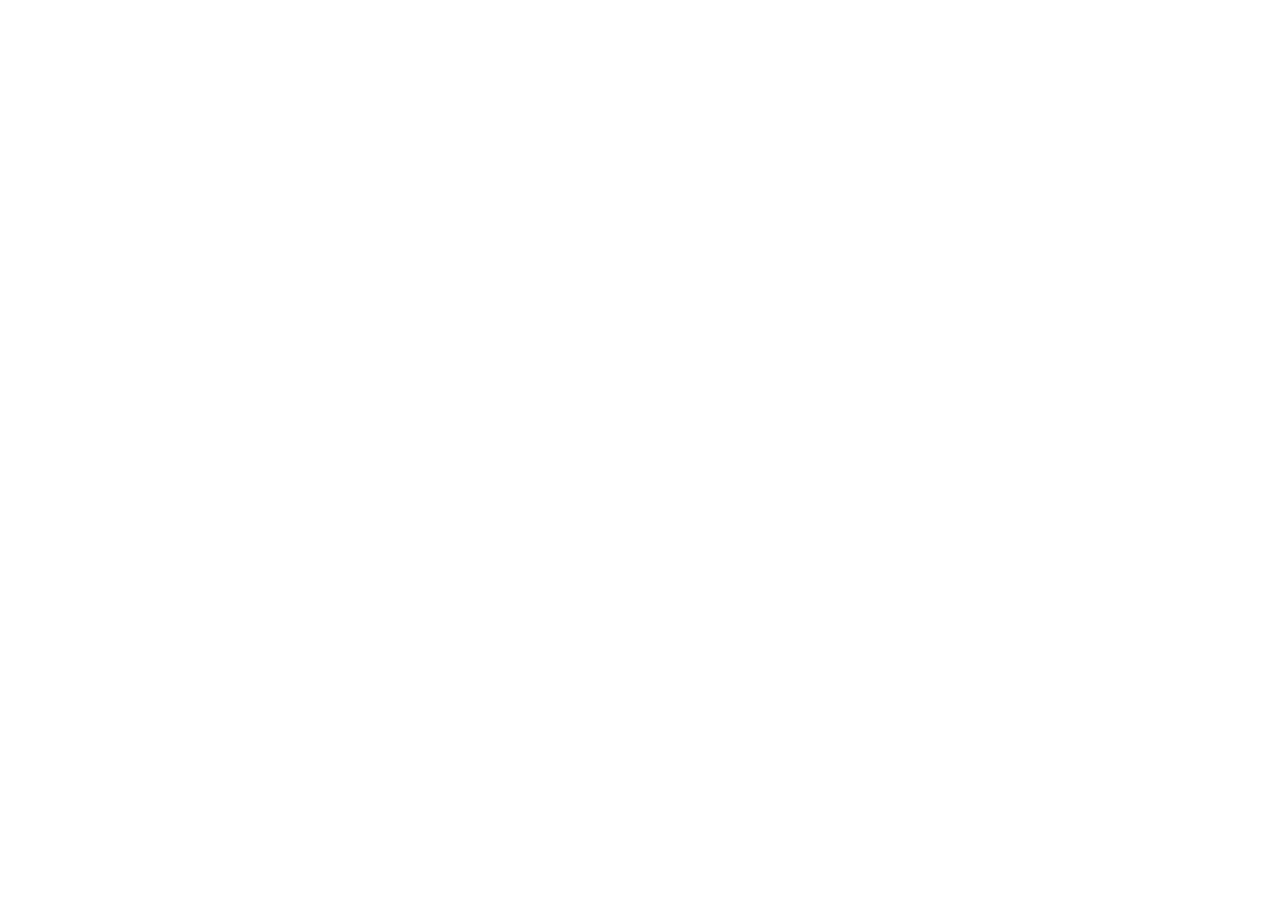
==== index.html @ 2124db67 "Initial setup files" ====
<!DOCTYPE html>
<html lang="en">
<head>
    <meta charset="UTF-8">
    <meta name="viewport" content="width=device-width, initial-scale=1.0">
    <title>Travel Planner</title>
</head>
<body>
    
</body>
</html>
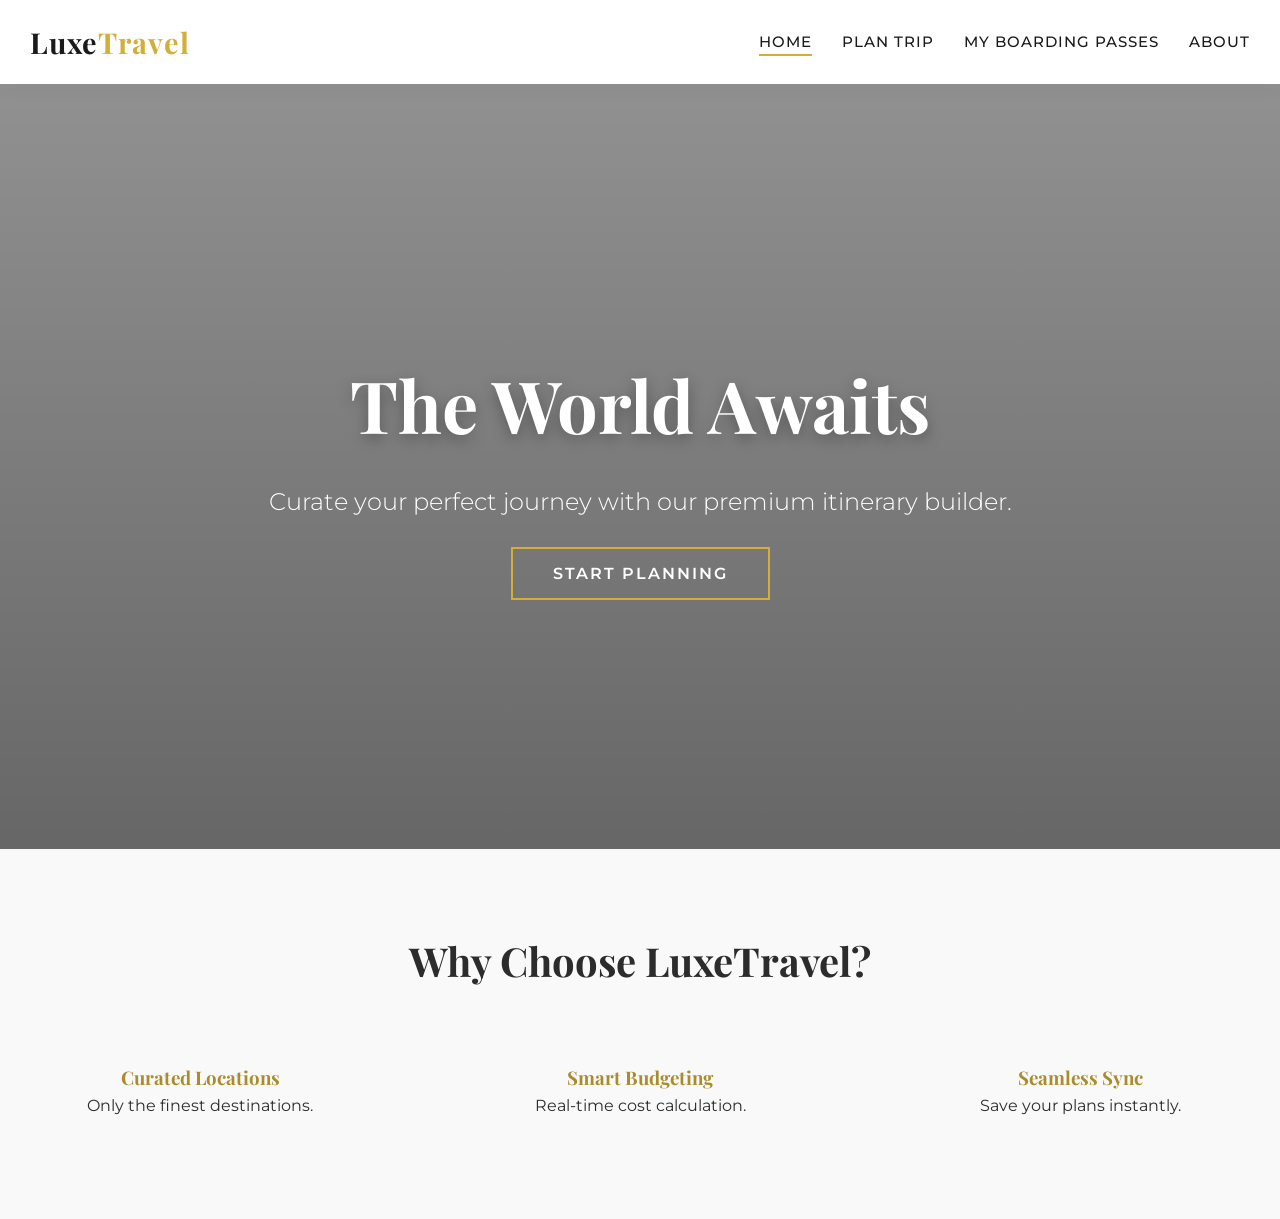
==== commit b59d811f: "Added global styles, landing page and about page" ====
--- a/index.html
+++ b/index.html
@@ -3,9 +3,50 @@
 <head>
     <meta charset="UTF-8">
     <meta name="viewport" content="width=device-width, initial-scale=1.0">
-    <title>Travel Planner</title>
+    <title>LuxeTravel | Premium Route Planner</title>
+    <link rel="stylesheet" href="style.css">
 </head>
 <body>
-    
+
+    <header class="main-header">
+        <div class="container navbar">
+            <div class="logo">Luxe<span>Travel</span></div>
+            <nav>
+                <ul>
+                    <li><a href="index.html" class="active">Home</a></li>
+                    <li><a href="planner.html">Plan Trip</a></li>
+                    <li><a href="my-routes.html">My Boarding Passes</a></li>
+                    <li><a href="about.html">About</a></li>
+                </ul>
+            </nav>
+        </div>
+    </header>
+
+    <section class="hero">
+        <div class="hero-content">
+            <h1>The World Awaits</h1>
+            <p>Curate your perfect journey with our premium itinerary builder.</p>
+            <a href="planner.html" class="btn-luxury">Start Planning</a>
+        </div>
+    </section>
+
+    <section class="container" style="padding: 80px 0; text-align: center;">
+        <h2 style="font-size: 2.5rem; margin-bottom: 50px;">Why Choose LuxeTravel?</h2>
+        <div style="display: grid; grid-template-columns: repeat(3, 1fr); gap: 40px;">
+            <div style="padding: 20px;">
+                <h3 style="color: var(--primary-dark);">Curated Locations</h3>
+                <p>Only the finest destinations.</p>
+            </div>
+            <div style="padding: 20px;">
+                <h3 style="color: var(--primary-dark);">Smart Budgeting</h3>
+                <p>Real-time cost calculation.</p>
+            </div>
+            <div style="padding: 20px;">
+                <h3 style="color: var(--primary-dark);">Seamless Sync</h3>
+                <p>Save your plans instantly.</p>
+            </div>
+        </div>
+    </section>
+
 </body>
 </html>
--- a/style.css
+++ b/style.css
@@ -0,0 +1,385 @@
+/* --- LUXURY TRAVEL THEME --- */
+@import url('https://fonts.googleapis.com/css2?family=Playfair+Display:wght@400;700&family=Montserrat:wght@300;400;500;600&display=swap');
+
+:root {
+    /* Palette: Premium Black, Gold, and Marble White */
+    --primary-color: #d4af37;       /* Gold */
+    --primary-dark: #aa8c2c;        /* Dark Gold */
+    --secondary-color: #1a1a1a;     /* Rich Black */
+    --bg-color: #f9f9f9;            /* Off-white / Marble */
+    --card-bg: #ffffff;
+    --text-main: #2c2c2c;
+    --text-light: #666;
+    --shadow-soft: 0 10px 30px rgba(0, 0, 0, 0.05);
+    --shadow-heavy: 0 20px 50px rgba(0, 0, 0, 0.15);
+    --radius: 12px;
+}
+
+* {
+    box-sizing: border-box;
+    margin: 0;
+    padding: 0;
+}
+
+body {
+    font-family: 'Montserrat', sans-serif;
+    background-color: var(--bg-color);
+    color: var(--text-main);
+    line-height: 1.6;
+    overflow-x: hidden;
+}
+
+h1, h2, h3, .logo {
+    font-family: 'Playfair Display', serif; /* Serif for luxury feel */
+}
+
+a { text-decoration: none; color: inherit; transition: 0.3s; }
+ul { list-style: none; }
+
+/* --- HEADER --- */
+.main-header {
+    background-color: var(--card-bg);
+    padding: 1.2rem 0;
+    position: sticky;
+    top: 0;
+    z-index: 1000;
+    box-shadow: 0 2px 20px rgba(0,0,0,0.05);
+}
+
+.navbar {
+    display: flex;
+    justify-content: space-between;
+    align-items: center;
+}
+
+.logo {
+    font-size: 1.8rem;
+    font-weight: 700;
+    color: var(--secondary-color);
+    letter-spacing: 1px;
+}
+
+.logo span { color: var(--primary-color); }
+
+.navbar ul { display: flex; gap: 30px; }
+
+.navbar a {
+    font-weight: 500;
+    font-size: 0.95rem;
+    color: var(--secondary-color);
+    text-transform: uppercase;
+    letter-spacing: 1px;
+    position: relative;
+}
+
+.navbar a::after {
+    content: '';
+    position: absolute;
+    width: 0;
+    height: 2px;
+    bottom: -5px;
+    left: 0;
+    background-color: var(--primary-color);
+    transition: 0.3s;
+}
+
+.navbar a:hover::after, .navbar a.active::after { width: 100%; }
+
+/* --- HERO SECTION (Home) --- */
+.hero {
+    height: 85vh;
+    background: linear-gradient(rgba(0,0,0,0.4), rgba(0,0,0,0.6)), url('https://images.unsplash.com/photo-1476514525535-07fb3b4ae5f1?ixlib=rb-4.0.3&auto=format&fit=crop&w=1920&q=80');
+    background-size: cover;
+    background-position: center;
+    background-attachment: fixed; /* Parallax effect */
+    display: flex;
+    align-items: center;
+    justify-content: center;
+    text-align: center;
+    color: white;
+}
+
+.hero-content h1 {
+    font-size: 4.5rem;
+    margin-bottom: 20px;
+    text-shadow: 0 5px 15px rgba(0,0,0,0.3);
+}
+
+.hero-content p {
+    font-size: 1.5rem;
+    margin-bottom: 40px;
+    font-weight: 300;
+}
+
+.btn-luxury {
+    padding: 15px 40px;
+    background: transparent;
+    border: 2px solid var(--primary-color);
+    color: white;
+    font-family: 'Montserrat', sans-serif;
+    text-transform: uppercase;
+    font-weight: 600;
+    letter-spacing: 2px;
+    cursor: pointer;
+    transition: 0.4s;
+    position: relative;
+    overflow: hidden;
+}
+
+.btn-luxury:hover {
+    background: var(--primary-color);
+    color: white;
+    box-shadow: 0 0 20px rgba(212, 175, 55, 0.6);
+}
+
+/* --- PLANNER PAGE STRUCTURE --- */
+.container {
+    max-width: 1400px;
+    margin: 0 auto;
+    padding: 0 30px;
+}
+
+/* 1. Country Selection Overlay */
+#country-selection-screen {
+    padding: 50px 0;
+    text-align: center;
+    min-height: 80vh;
+}
+
+.country-grid {
+    display: grid;
+    grid-template-columns: repeat(auto-fit, minmax(250px, 1fr));
+    gap: 30px;
+    margin-top: 50px;
+}
+
+.country-card {
+    position: relative;
+    height: 350px;
+    border-radius: var(--radius);
+    overflow: hidden;
+    cursor: pointer;
+    box-shadow: var(--shadow-soft);
+    transition: transform 0.4s;
+}
+
+.country-card:hover { transform: translateY(-10px); }
+
+.country-card img {
+    width: 100%;
+    height: 100%;
+    object-fit: cover;
+    transition: 0.4s;
+}
+
+.country-card:hover img { transform: scale(1.1); }
+
+.country-card h3 {
+    position: absolute;
+    bottom: 20px;
+    left: 20px;
+    color: white;
+    font-size: 2rem;
+    z-index: 2;
+    text-shadow: 0 2px 10px rgba(0,0,0,0.5);
+}
+
+.country-card::after {
+    content: '';
+    position: absolute;
+    top: 0; left: 0; width: 100%; height: 100%;
+    background: linear-gradient(to top, rgba(0,0,0,0.8), transparent);
+}
+
+/* 2. Main Planner Layout with Sticky Sidebar */
+.planner-layout {
+    display: grid;
+    grid-template-columns: 2fr 1fr; /* 66% Catalog, 33% Itinerary */
+    gap: 40px;
+    margin-top: 40px;
+    margin-bottom: 80px;
+    align-items: start;
+    position: relative;
+}
+
+/* Sticky Logic Fix */
+.itinerary-column {
+    position: sticky; /* The magic */
+    top: 100px;       /* Offset from header */
+    height: calc(100vh - 120px); /* Fill screen height */
+    overflow-y: auto; /* Allow internal scrolling if list is long */
+    padding-right: 5px; /* Space for scrollbar */
+}
+
+/* Catalog Styling */
+.section-header h2 {
+    font-size: 2.5rem;
+    color: var(--secondary-color);
+    border-bottom: 3px solid var(--primary-color);
+    display: inline-block;
+    padding-bottom: 10px;
+    margin-bottom: 30px;
+}
+
+.catalog-grid {
+    display: grid;
+    grid-template-columns: repeat(auto-fill, minmax(250px, 1fr));
+    gap: 25px;
+}
+
+.attraction-card {
+    background: white;
+    border-radius: var(--radius);
+    overflow: hidden;
+    box-shadow: var(--shadow-soft);
+    border: 1px solid rgba(0,0,0,0.05);
+    cursor: grab;
+    transition: 0.3s;
+}
+
+.attraction-card:hover { box-shadow: var(--shadow-heavy); }
+
+.attraction-card img {
+    width: 100%;
+    height: 180px;
+    object-fit: cover;
+}
+
+.card-body { padding: 20px; }
+
+.card-title { font-size: 1.2rem; margin-bottom: 5px; color: var(--secondary-color); }
+
+.card-details {
+    display: flex;
+    justify-content: space-between;
+    margin-top: 15px;
+    font-weight: 600;
+    color: var(--primary-dark);
+}
+
+/* Itinerary / Drop Zone Styling */
+.itinerary-section {
+    background: white;
+    border: 2px dashed #dcdcdc;
+    border-radius: var(--radius);
+    min-height: 100%; /* Fill the sticky container */
+    padding: 20px;
+    display: flex;
+    flex-direction: column;
+    transition: 0.3s;
+}
+
+.empty-state {
+    margin: auto;
+    text-align: center;
+    color: #aaa;
+}
+
+.itinerary-item {
+    background: #fdfdfd;
+    border-left: 4px solid var(--primary-color);
+    padding: 15px;
+    margin-bottom: 15px;
+    display: flex;
+    justify-content: space-between;
+    align-items: center;
+    box-shadow: 0 4px 10px rgba(0,0,0,0.03);
+    border-radius: 4px;
+}
+
+/* Dashboard Bar */
+.dashboard-bar {
+    background: var(--secondary-color);
+    color: var(--primary-color);
+    padding: 15px 0;
+    position: sticky;
+    top: 60px;
+    z-index: 900;
+    margin-bottom: 20px;
+}
+
+.stat-value { color: white; margin-left: 5px; font-weight: 400; }
+
+/* --- MY ROUTES (Boarding Pass Style) --- */
+.boarding-pass {
+    background: white;
+    border-radius: var(--radius);
+    box-shadow: var(--shadow-heavy);
+    display: flex;
+    overflow: hidden;
+    margin-bottom: 30px;
+    position: relative;
+}
+
+.pass-left {
+    background: var(--secondary-color);
+    color: var(--primary-color);
+    padding: 30px;
+    flex: 1;
+    display: flex;
+    flex-direction: column;
+    justify-content: center;
+    text-align: center;
+    border-right: 2px dashed rgba(255,255,255,0.2);
+}
+
+.pass-left h3 { font-size: 3rem; margin: 0; line-height: 1; }
+.pass-left span { color: white; letter-spacing: 2px; text-transform: uppercase; font-size: 0.8rem; }
+
+.pass-main {
+    flex: 3;
+    padding: 30px;
+    display: flex;
+    flex-direction: column;
+}
+
+.pass-header {
+    display: flex;
+    justify-content: space-between;
+    border-bottom: 1px solid #eee;
+    padding-bottom: 15px;
+    margin-bottom: 15px;
+}
+
+.pass-details ul {
+    display: grid;
+    grid-template-columns: 1fr 1fr;
+    gap: 10px;
+    list-style: disc;
+    padding-left: 20px;
+}
+
+.delete-trip-btn {
+    position: absolute;
+    top: 15px;
+    right: 15px;
+    background: none;
+    border: none;
+    color: #e74c3c;
+    cursor: pointer;
+    font-size: 1.2rem;
+}
+
+/* --- ABOUT PAGE --- */
+.about-hero {
+    text-align: center;
+    padding: 80px 0;
+    background: white;
+    margin-bottom: 50px;
+}
+.about-grid {
+    display: grid;
+    grid-template-columns: 1fr 1fr;
+    gap: 50px;
+    align-items: center;
+}
+.team-member {
+    text-align: center;
+    padding: 30px;
+    background: white;
+    box-shadow: var(--shadow-soft);
+    border-radius: var(--radius);
+}
+
+/* Helper classes */
+.hidden { display: none !important; }
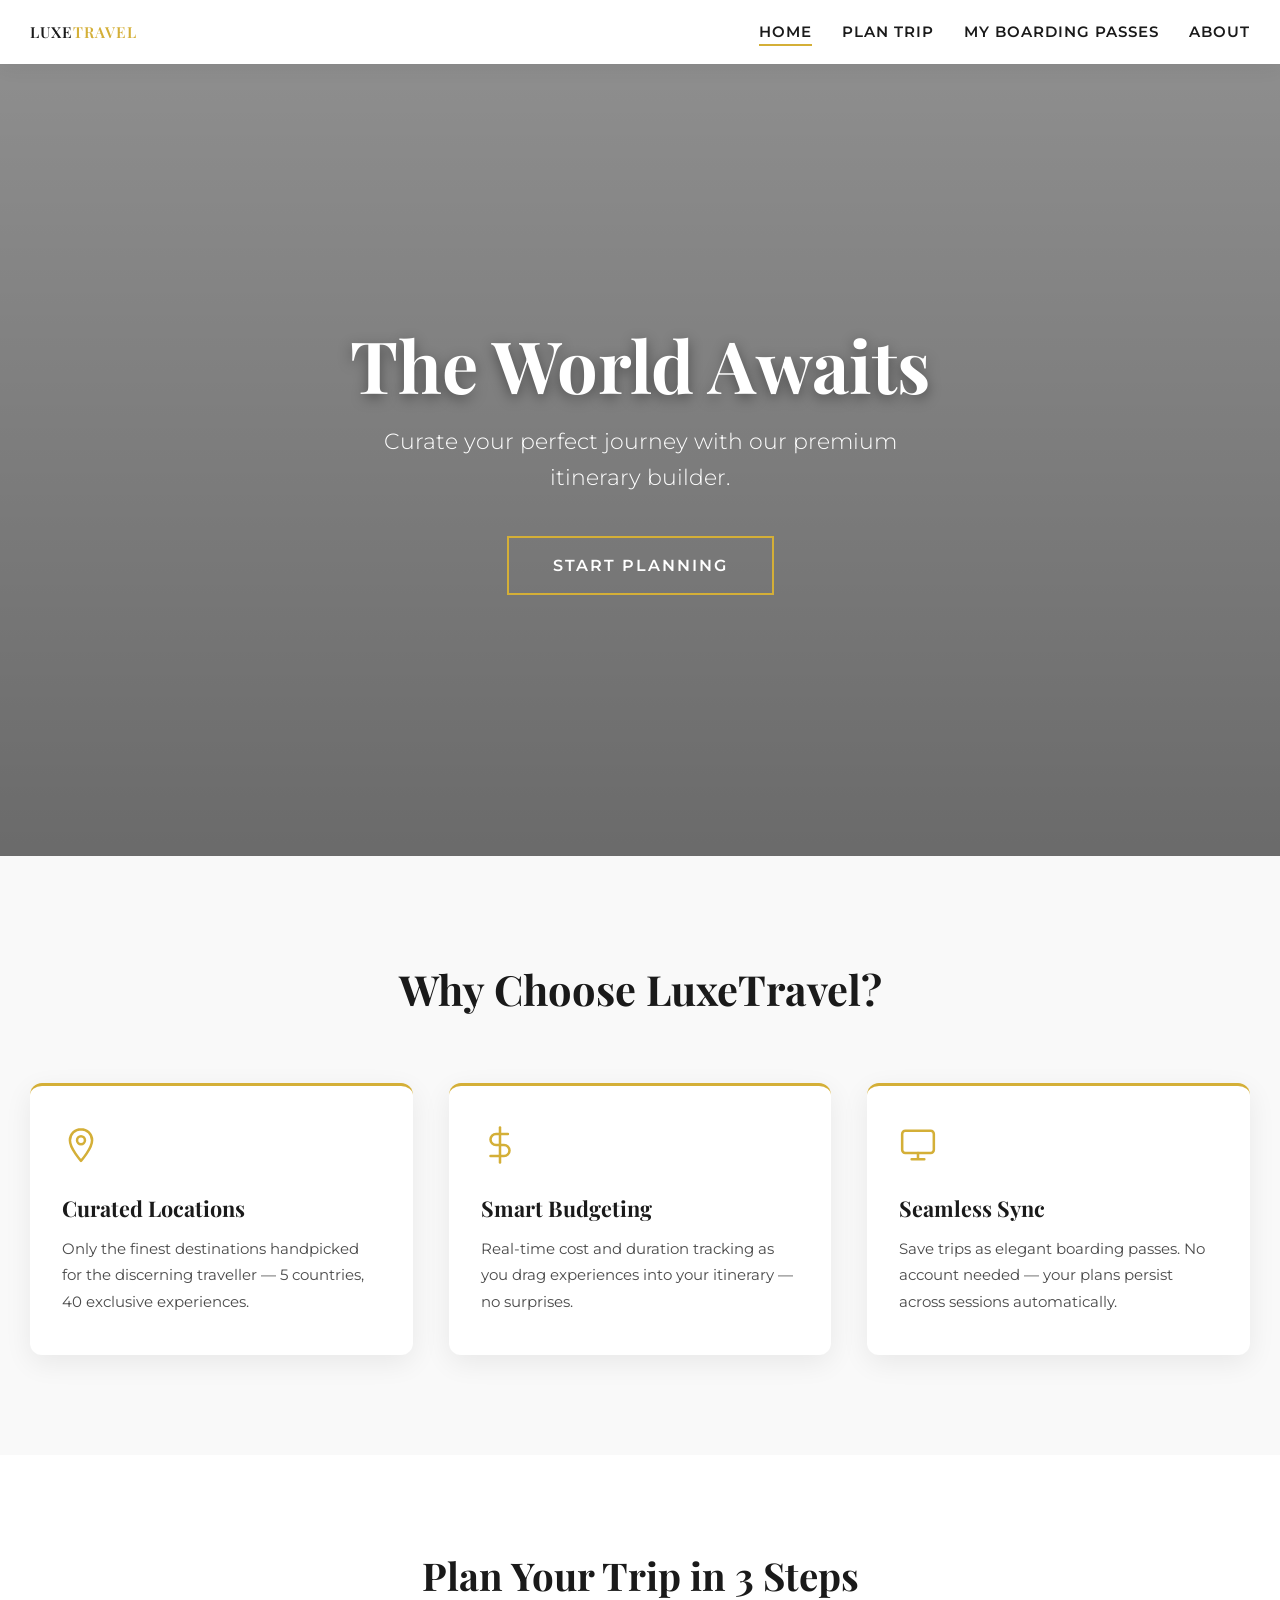
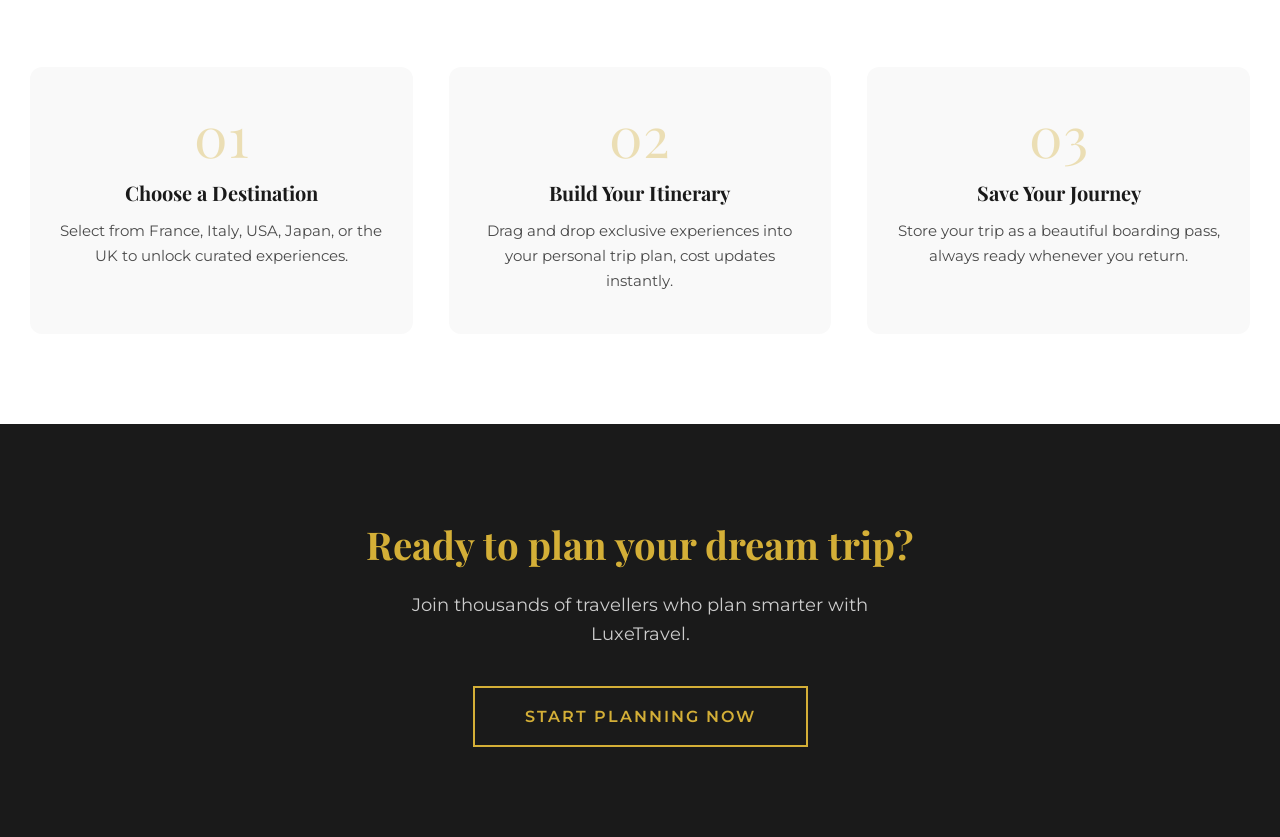
==== commit 83524bc8: "photos and final optimization" ====
--- a/index.html
+++ b/index.html
@@ -4,16 +4,21 @@
     <meta charset="UTF-8">
     <meta name="viewport" content="width=device-width, initial-scale=1.0">
     <title>LuxeTravel | Premium Route Planner</title>
+    <meta name="description" content="LuxeTravel — Plan your perfect luxury trip. Curate personalized itineraries, track your budget in real-time, and save your journeys as beautiful boarding passes.">
+
+    <link rel="preconnect" href="https://fonts.googleapis.com">
+    <link rel="preconnect" href="https://fonts.gstatic.com" crossorigin>
+    <link rel="preconnect" href="https://cdnjs.cloudflare.com">
     <link rel="stylesheet" href="style.css">
 </head>
 <body>
 
-    <header class="main-header">
+    <header class="main-header" role="banner">
         <div class="container navbar">
-            <div class="logo">Luxe<span>Travel</span></div>
-            <nav>
+            <a href="index.html" class="logo" aria-label="LuxeTravel — go to homepage">Luxe<span>Travel</span></a>
+            <nav aria-label="Main navigation">
                 <ul>
-                    <li><a href="index.html" class="active">Home</a></li>
+                    <li><a href="index.html" class="active" aria-current="page">Home</a></li>
                     <li><a href="planner.html">Plan Trip</a></li>
                     <li><a href="my-routes.html">My Boarding Passes</a></li>
                     <li><a href="about.html">About</a></li>
@@ -22,31 +27,91 @@
         </div>
     </header>
 
-    <section class="hero">
-        <div class="hero-content">
-            <h1>The World Awaits</h1>
-            <p>Curate your perfect journey with our premium itinerary builder.</p>
-            <a href="planner.html" class="btn-luxury">Start Planning</a>
-        </div>
-    </section>
+    <main>
 
-    <section class="container" style="padding: 80px 0; text-align: center;">
-        <h2 style="font-size: 2.5rem; margin-bottom: 50px;">Why Choose LuxeTravel?</h2>
-        <div style="display: grid; grid-template-columns: repeat(3, 1fr); gap: 40px;">
-            <div style="padding: 20px;">
-                <h3 style="color: var(--primary-dark);">Curated Locations</h3>
-                <p>Only the finest destinations.</p>
+        <!-- HERO -->
+        <section class="hero" aria-label="Welcome banner">
+            <div class="hero-content">
+                <h1>The World Awaits</h1>
+                <p>Curate your perfect journey with our premium itinerary builder.</p>
+                <a href="planner.html" class="btn-luxury">Start Planning</a>
             </div>
-            <div style="padding: 20px;">
-                <h3 style="color: var(--primary-dark);">Smart Budgeting</h3>
-                <p>Real-time cost calculation.</p>
+        </section>
+
+        <!-- WHY LUXETRAVEL -->
+        <section class="features-section" aria-labelledby="features-heading">
+            <div class="container">
+                <h2 id="features-heading">Why Choose LuxeTravel?</h2>
+                <div class="features-grid">
+
+                    <article class="feature-card">
+                        <div class="feature-icon" aria-hidden="true">
+                            <svg width="38" height="38" viewBox="0 0 24 24" fill="none" stroke="currentColor" stroke-width="1.6" stroke-linecap="round" stroke-linejoin="round"><path d="M12 2C8.13 2 5 5.13 5 9c0 5.25 7 13 7 13s7-7.75 7-13c0-3.87-3.13-7-7-7z"/><circle cx="12" cy="9" r="2.5"/></svg>
+                        </div>
+                        <div class="feature-text">
+                            <h3>Curated Locations</h3>
+                            <p>Only the finest destinations handpicked for the discerning traveller — 5 countries, 40 exclusive experiences.</p>
+                        </div>
+                    </article>
+
+                    <article class="feature-card">
+                        <div class="feature-icon" aria-hidden="true">
+                            <svg width="38" height="38" viewBox="0 0 24 24" fill="none" stroke="currentColor" stroke-width="1.6" stroke-linecap="round" stroke-linejoin="round"><line x1="12" y1="1" x2="12" y2="23"/><path d="M17 5H9.5a3.5 3.5 0 0 0 0 7h5a3.5 3.5 0 0 1 0 7H6"/></svg>
+                        </div>
+                        <div class="feature-text">
+                            <h3>Smart Budgeting</h3>
+                            <p>Real-time cost and duration tracking as you drag experiences into your itinerary — no surprises.</p>
+                        </div>
+                    </article>
+
+                    <article class="feature-card">
+                        <div class="feature-icon" aria-hidden="true">
+                            <svg width="38" height="38" viewBox="0 0 24 24" fill="none" stroke="currentColor" stroke-width="1.6" stroke-linecap="round" stroke-linejoin="round"><rect x="2" y="3" width="20" height="14" rx="2"/><path d="M8 21h8M12 17v4"/></svg>
+                        </div>
+                        <div class="feature-text">
+                            <h3>Seamless Sync</h3>
+                            <p>Save trips as elegant boarding passes. No account needed — your plans persist across sessions automatically.</p>
+                        </div>
+                    </article>
+
+                </div>
             </div>
-            <div style="padding: 20px;">
-                <h3 style="color: var(--primary-dark);">Seamless Sync</h3>
-                <p>Save your plans instantly.</p>
+        </section>
+
+        <!-- HOW IT WORKS -->
+        <section class="steps-section" aria-labelledby="steps-heading">
+            <div class="container">
+                <h2 id="steps-heading">Plan Your Trip in 3 Steps</h2>
+                <ol class="steps-grid">
+                    <li class="step-card">
+                        <span class="step-number" aria-hidden="true">01</span>
+                        <h3>Choose a Destination</h3>
+                        <p>Select from France, Italy, USA, Japan, or the UK to unlock curated experiences.</p>
+                    </li>
+                    <li class="step-card">
+                        <span class="step-number" aria-hidden="true">02</span>
+                        <h3>Build Your Itinerary</h3>
+                        <p>Drag and drop exclusive experiences into your personal trip plan, cost updates instantly.</p>
+                    </li>
+                    <li class="step-card">
+                        <span class="step-number" aria-hidden="true">03</span>
+                        <h3>Save Your Journey</h3>
+                        <p>Store your trip as a beautiful boarding pass, always ready whenever you return.</p>
+                    </li>
+                </ol>
             </div>
-        </div>
-    </section>
+        </section>
+
+        <!-- CTA -->
+        <section class="cta-section" aria-labelledby="cta-heading">
+            <div class="container cta-inner">
+                <h2 id="cta-heading">Ready to plan your dream trip?</h2>
+                <p>Join thousands of travellers who plan smarter with LuxeTravel.</p>
+                <a href="planner.html" class="btn-luxury cta-btn">Start Planning Now</a>
+            </div>
+        </section>
+
+    </main>
 
 </body>
 </html>
--- a/style.css
+++ b/style.css
@@ -1,25 +1,27 @@
-/* --- LUXURY TRAVEL THEME --- */
+/* ============================================================
+   LUXETRAVEL — LUXURY TRAVEL THEME
+   Responsive: Desktop / Laptop / Tablet / Mobile / Small Phone
+   ============================================================ */
+
 @import url('https://fonts.googleapis.com/css2?family=Playfair+Display:wght@400;700&family=Montserrat:wght@300;400;500;600&display=swap');
 
+/* ── CSS Variables ── */
 :root {
-    /* Palette: Premium Black, Gold, and Marble White */
-    --primary-color: #d4af37;       /* Gold */
-    --primary-dark: #aa8c2c;        /* Dark Gold */
-    --secondary-color: #1a1a1a;     /* Rich Black */
-    --bg-color: #f9f9f9;            /* Off-white / Marble */
-    --card-bg: #ffffff;
-    --text-main: #2c2c2c;
-    --text-light: #666;
-    --shadow-soft: 0 10px 30px rgba(0, 0, 0, 0.05);
-    --shadow-heavy: 0 20px 50px rgba(0, 0, 0, 0.15);
-    --radius: 12px;
-}
-
-* {
-    box-sizing: border-box;
-    margin: 0;
-    padding: 0;
-}
+    --primary-color:   #d4af37;
+    --primary-dark:    #7a5f0e;      /* Darkened to 4.6:1 contrast on white — WCAG AA */
+    --secondary-color: #1a1a1a;
+    --bg-color:        #f9f9f9;
+    --card-bg:         #ffffff;
+    --text-main:       #1a1a1a;
+    --text-light:      #4a4a4a;      /* Darkened to 9.7:1 on white — WCAG AAA */
+    --shadow-soft:     0 8px 28px rgba(0,0,0,0.07);
+    --shadow-heavy:    0 20px 50px rgba(0,0,0,0.14);
+    --radius:          12px;
+    --header-height:   70px;
+}
+
+/* ── Reset ── */
+*, *::before, *::after { box-sizing: border-box; margin: 0; padding: 0; }
 
 body {
     font-family: 'Montserrat', sans-serif;
@@ -29,21 +31,23 @@
     overflow-x: hidden;
 }
 
-h1, h2, h3, .logo {
-    font-family: 'Playfair Display', serif; /* Serif for luxury feel */
-}
-
+h1, h2, h3, .logo { font-family: 'Playfair Display', serif; }
 a { text-decoration: none; color: inherit; transition: 0.3s; }
 ul { list-style: none; }
-
-/* --- HEADER --- */
+img { display: block; max-width: 100%; }
+
+
+/* ============================================================
+   HEADER & NAVBAR
+   ============================================================ */
+
 .main-header {
     background-color: var(--card-bg);
     padding: 1.2rem 0;
     position: sticky;
     top: 0;
     z-index: 1000;
-    box-shadow: 0 2px 20px rgba(0,0,0,0.05);
+    box-shadow: 0 2px 20px rgba(0,0,0,0.07);
 }
 
 .navbar {
@@ -52,46 +56,53 @@
     align-items: center;
 }
 
+/* Logo is now an <a> tag — inherit style */
 .logo {
+    font-family: 'Playfair Display', serif;
     font-size: 1.8rem;
     font-weight: 700;
     color: var(--secondary-color);
     letter-spacing: 1px;
-}
-
+    white-space: nowrap;
+}
 .logo span { color: var(--primary-color); }
 
-.navbar ul { display: flex; gap: 30px; }
+.navbar ul   { display: flex; gap: 30px; flex-wrap: nowrap; }
 
 .navbar a {
-    font-weight: 500;
+    font-weight: 600;
     font-size: 0.95rem;
     color: var(--secondary-color);
     text-transform: uppercase;
     letter-spacing: 1px;
     position: relative;
+    white-space: nowrap;
 }
 
 .navbar a::after {
     content: '';
     position: absolute;
-    width: 0;
-    height: 2px;
-    bottom: -5px;
-    left: 0;
+    width: 0; height: 2px;
+    bottom: -5px; left: 0;
     background-color: var(--primary-color);
     transition: 0.3s;
 }
-
-.navbar a:hover::after, .navbar a.active::after { width: 100%; }
-
-/* --- HERO SECTION (Home) --- */
+.navbar a:hover::after,
+.navbar a.active::after { width: 100%; }
+
+
+/* ============================================================
+   HERO SECTION
+   — min-height avoids CLS caused by vh + dynamic content
+   — background-attachment:fixed only on desktop (iOS glitch)
+   ============================================================ */
+
 .hero {
-    height: 85vh;
-    background: linear-gradient(rgba(0,0,0,0.4), rgba(0,0,0,0.6)), url('https://images.unsplash.com/photo-1476514525535-07fb3b4ae5f1?ixlib=rb-4.0.3&auto=format&fit=crop&w=1920&q=80');
-    background-size: cover;
-    background-position: center;
-    background-attachment: fixed; /* Parallax effect */
+    min-height: 88vh;
+    background:
+        linear-gradient(rgba(0,0,0,0.42), rgba(0,0,0,0.58)),
+        url('https://images.unsplash.com/photo-1476514525535-07fb3b4ae5f1?auto=format&fit=crop&w=1920&q=75')
+        center / cover no-repeat;
     display: flex;
     align-items: center;
     justify-content: center;
@@ -99,20 +110,31 @@
     color: white;
 }
 
+@media (min-width: 1025px) {
+    .hero { background-attachment: fixed; }
+}
+
+.hero-content { padding: 0 20px; }
+
 .hero-content h1 {
     font-size: 4.5rem;
+    line-height: 1.1;
     margin-bottom: 20px;
-    text-shadow: 0 5px 15px rgba(0,0,0,0.3);
+    text-shadow: 0 4px 14px rgba(0,0,0,0.4);
 }
 
 .hero-content p {
-    font-size: 1.5rem;
+    font-size: 1.4rem;
+    font-weight: 300;
     margin-bottom: 40px;
-    font-weight: 300;
+    max-width: 580px;
+    margin-left: auto;
+    margin-right: auto;
 }
 
 .btn-luxury {
-    padding: 15px 40px;
+    display: inline-block;
+    padding: 15px 44px;
     background: transparent;
     border: 2px solid var(--primary-color);
     color: white;
@@ -121,29 +143,194 @@
     font-weight: 600;
     letter-spacing: 2px;
     cursor: pointer;
-    transition: 0.4s;
-    position: relative;
-    overflow: hidden;
+    transition: background 0.35s, box-shadow 0.35s, color 0.35s;
 }
 
 .btn-luxury:hover {
     background: var(--primary-color);
-    color: white;
-    box-shadow: 0 0 20px rgba(212, 175, 55, 0.6);
-}
-
-/* --- PLANNER PAGE STRUCTURE --- */
-.container {
-    max-width: 1400px;
-    margin: 0 auto;
-    padding: 0 30px;
-}
-
-/* 1. Country Selection Overlay */
+    color: #1a1a1a;
+    box-shadow: 0 0 22px rgba(212,175,55,0.55);
+}
+
+
+/* ============================================================
+   LAYOUT CONTAINER
+   ============================================================ */
+
+.container { max-width: 1400px; margin: 0 auto; padding: 0 30px; }
+
+
+/* ============================================================
+   FEATURES SECTION (index.html)
+   ============================================================ */
+
+.features-section {
+    padding: 100px 0;
+    background: var(--bg-color);
+}
+
+.features-section h2 {
+    font-size: 2.6rem;
+    text-align: center;
+    color: var(--secondary-color);
+    margin-bottom: 60px;
+}
+
+.features-grid {
+    display: grid;
+    grid-template-columns: repeat(3, 1fr);
+    gap: 36px;
+}
+
+.feature-card {
+    display: flex;
+    flex-direction: column;
+    align-items: flex-start;
+    padding: 40px 32px;
+    background: var(--card-bg);
+    border-radius: var(--radius);
+    box-shadow: var(--shadow-soft);
+    border-top: 3px solid var(--primary-color);
+    transition: transform 0.3s, box-shadow 0.3s;
+}
+
+.feature-card:hover {
+    transform: translateY(-6px);
+    box-shadow: var(--shadow-heavy);
+}
+
+.feature-icon {
+    color: var(--primary-color);
+    margin-bottom: 20px;
+    flex-shrink: 0;
+}
+
+.feature-text h3 {
+    font-size: 1.35rem;
+    color: var(--secondary-color);
+    margin-bottom: 10px;
+}
+
+.feature-text p {
+    color: var(--text-light);
+    font-size: 0.95rem;
+    line-height: 1.75;
+}
+
+
+/* ============================================================
+   STEPS SECTION (index.html)
+   ============================================================ */
+
+.steps-section {
+    padding: 90px 0;
+    background: white;
+}
+
+.steps-section h2 {
+    font-size: 2.4rem;
+    text-align: center;
+    color: var(--secondary-color);
+    margin-bottom: 60px;
+}
+
+.steps-grid {
+    display: grid;
+    grid-template-columns: repeat(3, 1fr);
+    gap: 36px;
+    list-style: none;
+    padding: 0;
+    counter-reset: none;
+}
+
+.step-card {
+    text-align: center;
+    padding: 40px 28px;
+    border-radius: var(--radius);
+    background: var(--bg-color);
+    position: relative;
+}
+
+.step-number {
+    display: block;
+    font-size: 3.5rem;
+    font-family: 'Playfair Display', serif;
+    color: var(--primary-color);
+    opacity: 0.35;
+    line-height: 1;
+    margin-bottom: 14px;
+}
+
+.step-card h3 {
+    font-size: 1.25rem;
+    color: var(--secondary-color);
+    margin-bottom: 10px;
+}
+
+.step-card p {
+    color: var(--text-light);
+    font-size: 0.92rem;
+    line-height: 1.7;
+}
+
+
+/* ============================================================
+   CTA SECTION (index.html)
+   ============================================================ */
+
+.cta-section {
+    background: var(--secondary-color);
+    padding: 90px 0;
+    text-align: center;
+}
+
+.cta-inner h2 {
+    font-size: 2.4rem;
+    color: var(--primary-color);
+    margin-bottom: 16px;
+}
+
+.cta-inner p {
+    font-size: 1.1rem;
+    color: rgba(255,255,255,0.78);
+    margin-bottom: 38px;
+    max-width: 480px;
+    margin-left: auto;
+    margin-right: auto;
+}
+
+.cta-btn {
+    border-color: var(--primary-color);
+    color: var(--primary-color);
+    padding: 16px 50px;
+}
+
+.cta-btn:hover {
+    background: var(--primary-color);
+    color: var(--secondary-color);
+    box-shadow: 0 0 28px rgba(212,175,55,0.45);
+}
+
+
+/* ============================================================
+   COUNTRY SELECTION SCREEN
+   ============================================================ */
+
 #country-selection-screen {
-    padding: 50px 0;
+    padding: 50px 0 80px;
     text-align: center;
     min-height: 80vh;
+}
+
+#country-selection-screen h1 {
+    font-size: 3rem;
+    margin-top: 50px;
+}
+
+#country-selection-screen > p {
+    color: var(--text-light);
+    font-size: 1.15rem;
+    margin-top: 10px;
 }
 
 .country-grid {
@@ -163,55 +350,53 @@
     transition: transform 0.4s;
 }
 
-.country-card:hover { transform: translateY(-10px); }
-
-.country-card img {
-    width: 100%;
-    height: 100%;
-    object-fit: cover;
-    transition: 0.4s;
-}
-
+.country-card:hover  { transform: translateY(-10px); }
+.country-card img    { width: 100%; height: 100%; object-fit: cover; transition: 0.45s; }
 .country-card:hover img { transform: scale(1.1); }
 
 .country-card h3 {
     position: absolute;
-    bottom: 20px;
-    left: 20px;
+    bottom: 20px; left: 20px;
     color: white;
     font-size: 2rem;
     z-index: 2;
-    text-shadow: 0 2px 10px rgba(0,0,0,0.5);
+    text-shadow: 0 2px 10px rgba(0,0,0,0.6);
 }
 
 .country-card::after {
     content: '';
     position: absolute;
-    top: 0; left: 0; width: 100%; height: 100%;
-    background: linear-gradient(to top, rgba(0,0,0,0.8), transparent);
-}
-
-/* 2. Main Planner Layout with Sticky Sidebar */
+    inset: 0;
+    background: linear-gradient(to top, rgba(0,0,0,0.78), transparent 55%);
+}
+
+
+/* ============================================================
+   PLANNER LAYOUT
+   ============================================================ */
+
 .planner-layout {
     display: grid;
-    grid-template-columns: 2fr 1fr; /* 66% Catalog, 33% Itinerary */
+    grid-template-columns: 2fr 1fr;
     gap: 40px;
     margin-top: 40px;
     margin-bottom: 80px;
     align-items: start;
-    position: relative;
-}
-
-/* Sticky Logic Fix */
+}
+
 .itinerary-column {
-    position: sticky; /* The magic */
-    top: 100px;       /* Offset from header */
-    height: calc(100vh - 120px); /* Fill screen height */
-    overflow-y: auto; /* Allow internal scrolling if list is long */
-    padding-right: 5px; /* Space for scrollbar */
-}
-
-/* Catalog Styling */
+    position: sticky;
+    top: calc(var(--header-height) + 70px);
+    height: calc(100vh - 160px);
+    overflow-y: auto;
+    padding-right: 5px;
+    scrollbar-width: thin;
+    scrollbar-color: var(--primary-color) #eee;
+}
+
+.itinerary-column::-webkit-scrollbar { width: 4px; }
+.itinerary-column::-webkit-scrollbar-thumb { background: var(--primary-color); border-radius: 2px; }
+
 .section-header h2 {
     font-size: 2.5rem;
     color: var(--secondary-color);
@@ -234,58 +419,80 @@
     box-shadow: var(--shadow-soft);
     border: 1px solid rgba(0,0,0,0.05);
     cursor: grab;
-    transition: 0.3s;
-}
-
-.attraction-card:hover { box-shadow: var(--shadow-heavy); }
-
-.attraction-card img {
-    width: 100%;
-    height: 180px;
-    object-fit: cover;
-}
-
-.card-body { padding: 20px; }
-
-.card-title { font-size: 1.2rem; margin-bottom: 5px; color: var(--secondary-color); }
+    transition: transform 0.3s, box-shadow 0.3s;
+    -webkit-user-select: none;
+    user-select: none;
+}
+
+.attraction-card:active  { cursor: grabbing; }
+.attraction-card:hover   { box-shadow: var(--shadow-heavy); transform: translateY(-4px); }
+
+.attraction-card img     { width: 100%; height: 180px; object-fit: cover; }
+.card-body               { padding: 20px; }
+.card-title              { font-size: 1.15rem; margin-bottom: 5px; color: var(--secondary-color); }
 
 .card-details {
     display: flex;
     justify-content: space-between;
-    margin-top: 15px;
-    font-weight: 600;
+    margin-top: 14px;
+    font-weight: 700;
     color: var(--primary-dark);
-}
-
-/* Itinerary / Drop Zone Styling */
+    font-size: 0.9rem;
+}
+
+/* Drop Zone */
 .itinerary-section {
     background: white;
     border: 2px dashed #dcdcdc;
     border-radius: var(--radius);
-    min-height: 100%; /* Fill the sticky container */
+    min-height: 100%;
     padding: 20px;
     display: flex;
     flex-direction: column;
-    transition: 0.3s;
+    transition: background 0.3s, border-color 0.3s;
 }
 
 .empty-state {
     margin: auto;
     text-align: center;
     color: #aaa;
-}
+    padding: 30px 0;
+}
+
+.itinerary-list { margin-top: 5px; }
 
 .itinerary-item {
     background: #fdfdfd;
     border-left: 4px solid var(--primary-color);
-    padding: 15px;
-    margin-bottom: 15px;
+    padding: 14px 16px;
+    margin-bottom: 14px;
     display: flex;
     justify-content: space-between;
     align-items: center;
-    box-shadow: 0 4px 10px rgba(0,0,0,0.03);
+    box-shadow: 0 3px 10px rgba(0,0,0,0.04);
     border-radius: 4px;
 }
+
+.itinerary-item strong { display: block; font-size: 0.95rem; color: var(--secondary-color); }
+
+.itinerary-item .item-meta {
+    font-size: 0.78rem;
+    color: var(--text-light);
+    margin-top: 3px;
+}
+
+/* Remove button in itinerary */
+.remove-btn {
+    background: none;
+    border: none;
+    cursor: pointer;
+    color: #c0392b;
+    font-size: 1rem;
+    padding: 6px;
+    flex-shrink: 0;
+    transition: color 0.2s;
+}
+.remove-btn:hover { color: #e74c3c; }
 
 /* Dashboard Bar */
 .dashboard-bar {
@@ -293,14 +500,18 @@
     color: var(--primary-color);
     padding: 15px 0;
     position: sticky;
-    top: 60px;
+    top: var(--header-height);
     z-index: 900;
     margin-bottom: 20px;
 }
 
 .stat-value { color: white; margin-left: 5px; font-weight: 400; }
 
-/* --- MY ROUTES (Boarding Pass Style) --- */
+
+/* ============================================================
+   MY BOARDING PASSES
+   ============================================================ */
+
 .boarding-pass {
     background: white;
     border-radius: var(--radius);
@@ -320,11 +531,12 @@
     flex-direction: column;
     justify-content: center;
     text-align: center;
-    border-right: 2px dashed rgba(255,255,255,0.2);
-}
-
-.pass-left h3 { font-size: 3rem; margin: 0; line-height: 1; }
-.pass-left span { color: white; letter-spacing: 2px; text-transform: uppercase; font-size: 0.8rem; }
+    border-right: 2px dashed rgba(255,255,255,0.18);
+    min-width: 120px;
+}
+
+.pass-left h3    { font-size: 3rem; margin: 0; line-height: 1; }
+.pass-left span  { color: white; letter-spacing: 2px; text-transform: uppercase; font-size: 0.78rem; }
 
 .pass-main {
     flex: 3;
@@ -339,47 +551,294 @@
     border-bottom: 1px solid #eee;
     padding-bottom: 15px;
     margin-bottom: 15px;
-}
+    flex-wrap: wrap;
+    gap: 10px;
+}
+
+.pass-header small { color: var(--text-light); font-size: 0.72rem; text-transform: uppercase; letter-spacing: 0.5px; }
+.pass-header .val  { font-weight: 700; margin-top: 2px; font-size: 0.95rem; }
+.pass-header .val.cost { color: var(--primary-dark); }
 
 .pass-details ul {
     display: grid;
     grid-template-columns: 1fr 1fr;
-    gap: 10px;
+    gap: 8px 20px;
     list-style: disc;
     padding-left: 20px;
+    font-size: 0.88rem;
+    color: var(--text-main);
 }
 
 .delete-trip-btn {
     position: absolute;
-    top: 15px;
-    right: 15px;
+    top: 14px; right: 14px;
     background: none;
     border: none;
-    color: #e74c3c;
+    color: #c0392b;
     cursor: pointer;
-    font-size: 1.2rem;
-}
-
-/* --- ABOUT PAGE --- */
+    font-size: 1.1rem;
+    padding: 8px;
+    line-height: 1;
+    transition: color 0.2s;
+}
+.delete-trip-btn:hover { color: #e74c3c; }
+
+
+/* ============================================================
+   ABOUT PAGE
+   ============================================================ */
+
 .about-hero {
     text-align: center;
-    padding: 80px 0;
+    padding: 80px 20px;
     background: white;
     margin-bottom: 50px;
 }
+
+.about-hero h1 { font-size: 3rem; margin-bottom: 16px; }
+
 .about-grid {
     display: grid;
     grid-template-columns: 1fr 1fr;
     gap: 50px;
     align-items: center;
 }
+
 .team-member {
     text-align: center;
-    padding: 30px;
+    padding: 32px 24px;
     background: white;
     box-shadow: var(--shadow-soft);
     border-radius: var(--radius);
-}
-
-/* Helper classes */
-.hidden { display: none !important; }+    border-top: 3px solid var(--primary-color);
+}
+
+.team-member h3 { font-size: 1.3rem; margin-bottom: 8px; }
+.team-member p  { color: var(--text-light); }
+
+
+/* ============================================================
+   UTILITY
+   ============================================================ */
+
+.hidden { display: none !important; }
+
+.sr-only {
+    position: absolute;
+    width: 1px; height: 1px;
+    padding: 0; margin: -1px;
+    overflow: hidden;
+    clip: rect(0,0,0,0);
+    white-space: nowrap;
+    border: 0;
+}
+
+
+/* ============================================================
+   TABLET — max 1024px
+   ============================================================ */
+
+@media (max-width: 1024px) {
+
+    .navbar ul  { gap: 20px; }
+    .navbar a   { font-size: 0.85rem; letter-spacing: 0.5px; }
+    .logo       { font-size: 1.6rem; }
+
+    .hero-content h1 { font-size: 3.6rem; }
+
+    /* Features: 2 columns, last card centred */
+    .features-grid {
+        grid-template-columns: repeat(2, 1fr);
+        gap: 28px;
+    }
+    .features-grid .feature-card:last-child {
+        grid-column: 1 / -1;
+        max-width: 420px;
+        margin: 0 auto;
+        flex-direction: row;
+        align-items: flex-start;
+        gap: 20px;
+    }
+    .features-grid .feature-card:last-child .feature-icon { margin-bottom: 0; }
+
+    /* Steps: 3 cols still fine at 1024 */
+    .steps-section h2 { font-size: 2.1rem; }
+
+    .planner-layout {
+        grid-template-columns: 1fr 1fr;
+        gap: 24px;
+    }
+
+    .itinerary-column { height: calc(100vh - 180px); }
+
+    .catalog-grid {
+        grid-template-columns: repeat(auto-fill, minmax(200px, 1fr));
+        gap: 18px;
+    }
+
+    .country-card { height: 280px; }
+    .about-grid   { gap: 30px; }
+}
+
+
+/* ============================================================
+   MOBILE — max 768px
+   ============================================================ */
+
+@media (max-width: 768px) {
+
+    /* Navbar */
+    .logo       { font-size: 1.4rem; }
+    .navbar ul  { gap: 10px; }
+    .navbar a   { font-size: 0.72rem; letter-spacing: 0; }
+
+    .container  { padding: 0 16px; }
+
+    /* Hero */
+    .hero {
+        min-height: 72vh;
+        background-attachment: scroll;
+    }
+    .hero-content h1 { font-size: 2.4rem; }
+    .hero-content p  { font-size: 1.05rem; padding: 0 8px; }
+    .btn-luxury      { padding: 13px 30px; font-size: 0.85rem; }
+
+    /* Features */
+    .features-section { padding: 64px 0; }
+    .features-section h2 { font-size: 2rem; margin-bottom: 40px; }
+
+    .features-grid {
+        grid-template-columns: 1fr;
+        gap: 18px;
+    }
+    .features-grid .feature-card:last-child {
+        grid-column: auto;
+        max-width: 100%;
+        flex-direction: row;
+        align-items: flex-start;
+        gap: 18px;
+    }
+
+    .feature-card {
+        flex-direction: row;
+        align-items: flex-start;
+        gap: 18px;
+        padding: 26px 22px;
+    }
+    .feature-icon { margin-bottom: 0; }
+
+    /* Steps */
+    .steps-section { padding: 60px 0; }
+    .steps-section h2 { font-size: 1.9rem; margin-bottom: 36px; }
+    .steps-grid { grid-template-columns: 1fr; gap: 18px; }
+    .step-card { padding: 28px 22px; }
+    .step-number { font-size: 2.8rem; }
+
+    /* CTA */
+    .cta-section { padding: 64px 0; }
+    .cta-inner h2 { font-size: 1.9rem; }
+    .cta-inner p  { font-size: 1rem; }
+
+    /* Country Selection */
+    #country-selection-screen h1 { font-size: 1.8rem; margin-top: 30px; }
+
+    .country-grid {
+        grid-template-columns: repeat(2, 1fr);
+        gap: 14px;
+        margin-top: 28px;
+    }
+    .country-card     { height: 200px; }
+    .country-card h3  { font-size: 1.4rem; }
+
+    /* Planner */
+    .planner-layout {
+        grid-template-columns: 1fr;
+        gap: 0;
+        margin-top: 16px;
+        margin-bottom: 40px;
+    }
+
+    .itinerary-column {
+        position: static;
+        height: auto;
+        overflow-y: visible;
+        padding-right: 0;
+        margin-top: 24px;
+        order: 2;
+    }
+
+    .catalog-section   { order: 1; }
+    .itinerary-section { min-height: 180px; }
+
+    .catalog-grid {
+        grid-template-columns: repeat(2, 1fr);
+        gap: 12px;
+    }
+    .attraction-card img { height: 120px; }
+    .card-body           { padding: 12px; }
+    .card-title          { font-size: 0.95rem; }
+    .section-header h2   { font-size: 1.6rem; }
+
+    .dashboard-bar .container {
+        flex-direction: column;
+        align-items: flex-start;
+        gap: 8px;
+        padding: 10px 16px;
+    }
+
+    /* Boarding Passes */
+    .boarding-pass   { flex-direction: column; }
+    .pass-left {
+        flex: none;
+        flex-direction: row;
+        justify-content: flex-start;
+        align-items: center;
+        gap: 16px;
+        padding: 14px 18px;
+        border-right: none;
+        border-bottom: 2px dashed rgba(255,255,255,0.18);
+    }
+    .pass-left h3  { font-size: 2.2rem; }
+    .pass-main     { padding: 16px; }
+    .pass-details ul { grid-template-columns: 1fr; }
+
+    .delete-trip-btn { top: 10px; right: 10px; padding: 10px; }
+
+    /* About */
+    .about-hero  { padding: 44px 16px; }
+    .about-hero h1 { font-size: 2.2rem; }
+    .about-grid  { grid-template-columns: 1fr; gap: 28px; }
+}
+
+
+/* ============================================================
+   SMALL PHONES — max 480px
+   ============================================================ */
+
+@media (max-width: 480px) {
+
+    .logo      { font-size: 1.2rem; }
+    .navbar ul { gap: 7px; }
+    .navbar a  { font-size: 0.60rem; }
+
+    .hero { min-height: 62vh; }
+    .hero-content h1 { font-size: 1.9rem; }
+    .hero-content p  { font-size: 0.92rem; }
+    .btn-luxury      { padding: 11px 24px; font-size: 0.8rem; letter-spacing: 1.5px; }
+
+    .features-section h2 { font-size: 1.7rem; }
+    .steps-section h2    { font-size: 1.7rem; }
+    .cta-inner h2        { font-size: 1.65rem; }
+
+    .country-grid  { grid-template-columns: 1fr; }
+    .country-card  { height: 160px; }
+
+    .catalog-grid  { grid-template-columns: 1fr; }
+    .attraction-card img { height: 160px; }
+
+    .pass-header   { flex-direction: column; gap: 6px; }
+    .pass-left h3  { font-size: 1.8rem; }
+    .pass-main     { padding: 12px; }
+
+    .about-hero h1 { font-size: 1.8rem; }
+}
